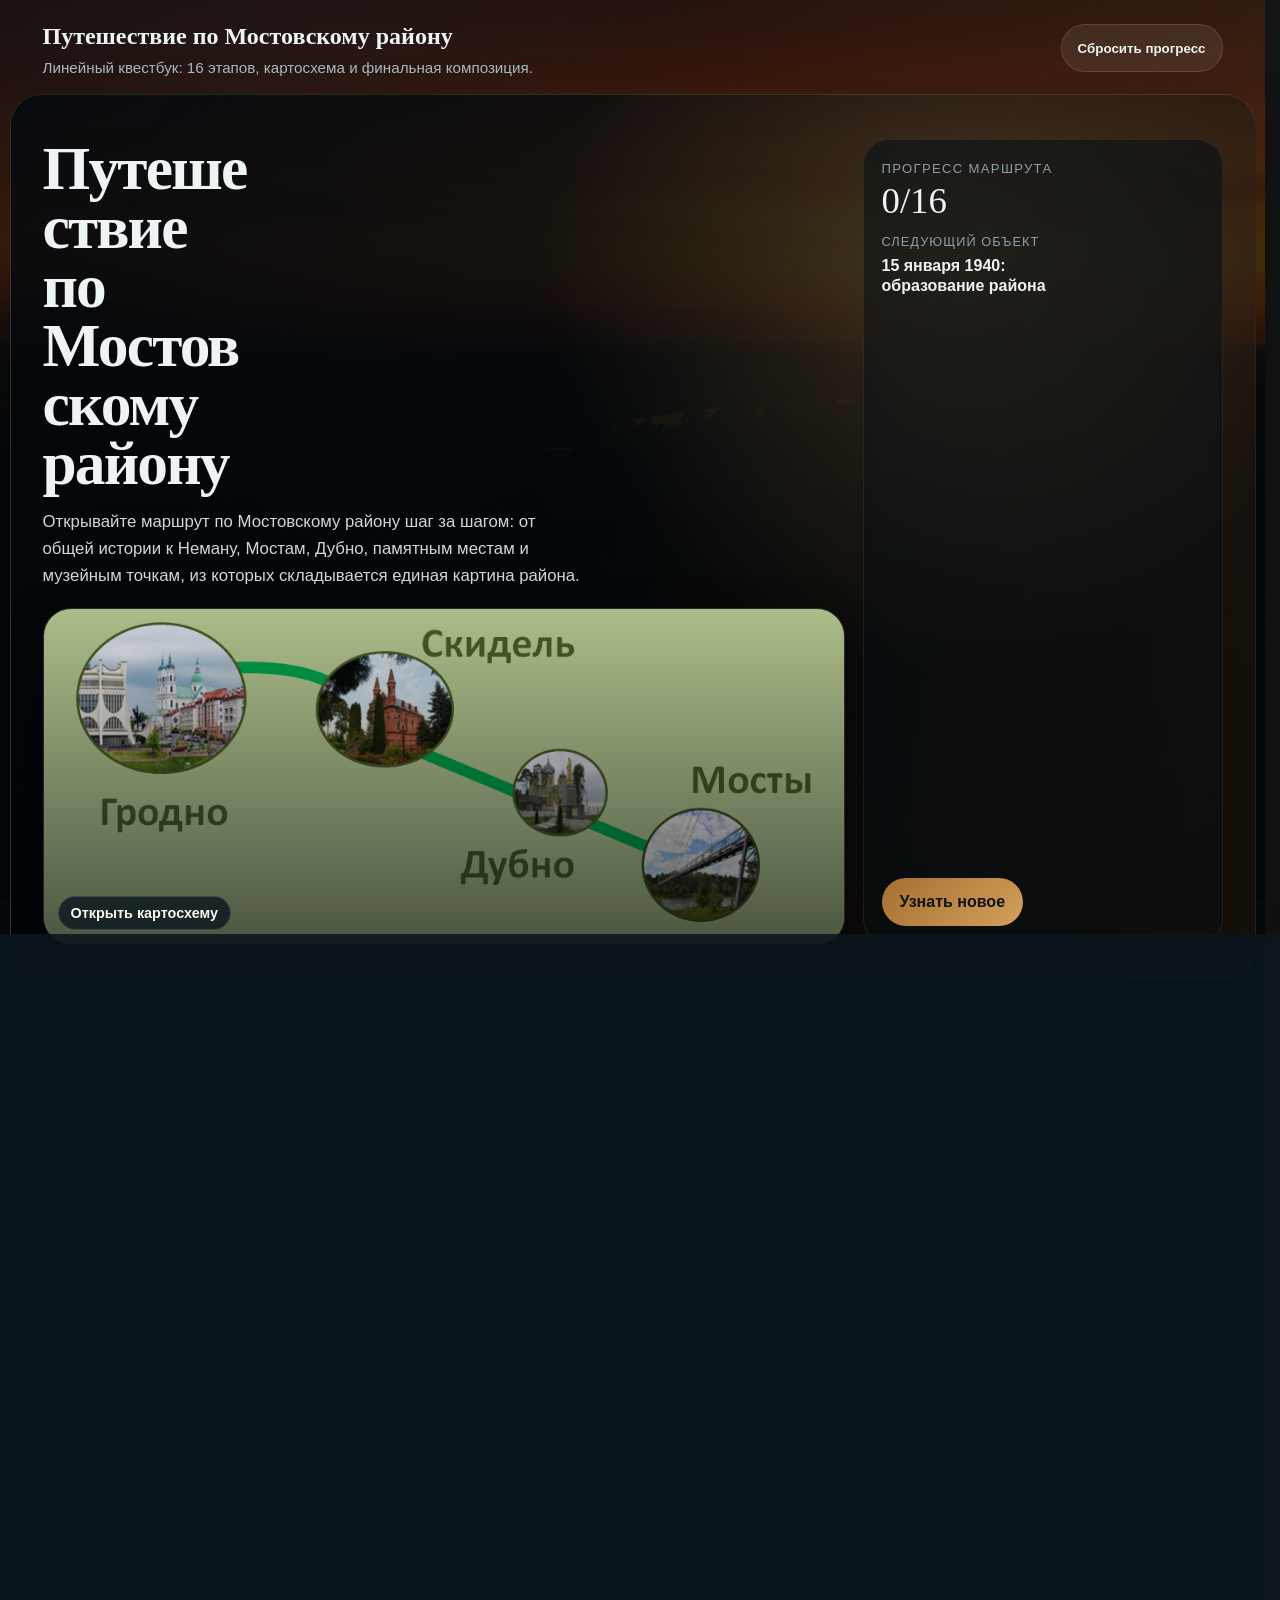
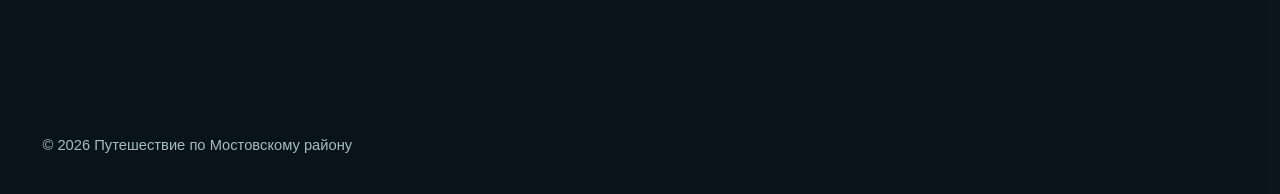
==== index.html @ 40f504dc "Полная замена содержимого репозитория" ====
<!doctype html>
<html lang="ru">
  <head>
    <meta charset="utf-8" />
    <meta name="viewport" content="width=device-width,initial-scale=1" />
    <title>Путешествие по Мостовскому району — квестбук</title>
    <meta
      name="description"
      content="Линейный квестбук по Мостовскому району: читаем, отвечаем на один вопрос и открываем следующий раздел."
    />
    <link rel="stylesheet" href="css/styles.css" />
  </head>
  <body>
    <a class="skip-link" href="#app">Перейти к содержимому</a>

    <div id="app" class="app" role="application" aria-label="Квестбук"></div>

    <div id="lightbox" class="lightbox" role="dialog" aria-hidden="true" aria-label="Просмотр изображения">
      <button id="lightboxClose" class="lightbox__close" type="button" aria-label="Закрыть">×</button>
      <img id="lightboxImg" alt="" />
      <div id="lightboxCaption" class="lightbox__caption" aria-live="polite"></div>
    </div>

    <script src="js/content.js"></script>
    <script src="js/app.js"></script>
  </body>
</html>
---- css/styles.css ----
:root{
  --bg:#071014;
  --bg-soft:#0d1a21;
  --panel:#10202a;
  --panel-strong:#142935;
  --panel-overlay:rgba(9,18,24,0.82);
  --line:rgba(255,255,255,0.08);
  --line-strong:rgba(255,255,255,0.14);
  --text:#eef4f6;
  --muted:#a8bbc3;
  --muted-soft:#8ca0a9;
  --accent:#d2a15b;
  --accent-2:#9cc7c4;
  --danger:#d77c72;
  --ok:#8fd6bd;
  --shadow:0 24px 60px rgba(0,0,0,0.32);
  --radius-xl:32px;
  --radius-lg:24px;
  --radius-md:18px;
  --radius-sm:14px;
  --max-width:1220px;
  --site-padding:20px;
  --font-sans:"Segoe UI","Trebuchet MS",Tahoma,sans-serif;
  --font-serif:Georgia,Cambria,"Times New Roman",serif;
  --focus:0 0 0 4px rgba(210,161,91,0.22);
  color-scheme:dark;
  font-family:var(--font-sans);
}

*{box-sizing:border-box}
html,body{min-height:100%}
html{scrollbar-gutter:stable}
body{
  margin:0;
  color:var(--text);
  background:
    linear-gradient(180deg, rgba(3,8,12,0.66), rgba(3,8,12,0.94)),
    radial-gradient(circle at top right, rgba(210,161,91,0.14), transparent 24%),
    radial-gradient(circle at 20% 10%, rgba(156,199,196,0.12), transparent 22%),
    url("../images/dubno_art.png") center top / cover no-repeat fixed;
  line-height:1.6;
  font-size:16px;
  padding:24px 16px 36px;
  -webkit-font-smoothing:antialiased;
  -moz-osx-font-smoothing:grayscale;
}

body::before{
  content:"";
  position:fixed;
  inset:0;
  pointer-events:none;
  background:
    linear-gradient(rgba(255,255,255,0.02), rgba(255,255,255,0.02)),
    repeating-linear-gradient(
      0deg,
      transparent 0,
      transparent 23px,
      rgba(255,255,255,0.025) 24px
    );
  opacity:0.42;
}

code{
  font-family:ui-monospace,SFMono-Regular,Menlo,Monaco,Consolas,"Liberation Mono","Courier New",monospace;
}

.skip-link{
  position:absolute;
  left:-9999px;
  top:12px;
  z-index:20;
  padding:10px 14px;
  border-radius:999px;
  background:#f4efe7;
  color:#111;
}

.skip-link:focus{
  left:12px;
  outline:none;
  box-shadow:var(--focus);
}

.app,
.topbar,
.main,
.footer{
  position:relative;
  z-index:1;
}

.topbar{
  max-width:var(--max-width);
  margin:0 auto 18px;
  padding:0 var(--site-padding);
  display:flex;
  align-items:flex-start;
  justify-content:space-between;
  gap:16px;
}

.topbar--overlay{
  margin-bottom:14px;
}

.topbar__brand{
  display:flex;
  flex-direction:column;
  gap:6px;
  min-width:0;
}

.topbar__title{
  font-family:var(--font-serif);
  font-size:1.5rem;
  font-weight:700;
  line-height:1.08;
}

.topbar__subtitle{
  color:var(--muted);
  font-size:0.95rem;
}

.topbar__actions{
  display:flex;
  gap:10px;
  align-items:center;
}

.main{
  max-width:var(--max-width);
  margin:0 auto;
  padding:0 var(--site-padding) 18px;
  display:flex;
  flex-direction:column;
  gap:18px;
}

.main--menu{
  gap:22px;
}

.hero{
  position:relative;
  overflow:hidden;
  border-radius:var(--radius-xl);
  border:1px solid rgba(255,255,255,0.1);
  box-shadow:var(--shadow);
}

.hero--fullbleed{
  width:min(1600px, calc(100vw - 34px));
  margin-inline:calc(50% - 50vw + 17px);
}

.hero--menu{
  min-height:calc(100svh - 110px);
  padding:44px 0 32px;
  background:
    linear-gradient(120deg, rgba(4,10,15,0.86), rgba(4,10,15,0.66) 48%, rgba(67,42,20,0.56)),
    var(--hero-bg) center center / cover no-repeat;
  animation:hero-enter .6s ease-out both;
}

.hero__backdrop{
  position:absolute;
  inset:0;
  background:
    radial-gradient(circle at 75% 20%, rgba(210,161,91,0.2), transparent 34%),
    linear-gradient(180deg, rgba(0,0,0,0.04), rgba(0,0,0,0.48));
}

.hero__content,
.hero__aside{
  position:relative;
  z-index:1;
}

.hero__inner{
  position:relative;
  z-index:1;
  max-width:var(--max-width);
  margin:0 auto;
  padding:0 var(--site-padding);
  display:grid;
  grid-template-columns:minmax(0,1fr) minmax(300px,360px);
  align-items:stretch;
  gap:18px;
}

.hero__content{
  max-width:620px;
  animation:hero-fade .65s .06s ease-out both;
  min-width:0;
}

.hero__eyebrow{
  display:inline-flex;
  margin-bottom:18px;
  padding:7px 11px;
  border-radius:999px;
  border:1px solid rgba(255,255,255,0.12);
  background:rgba(255,255,255,0.08);
  color:rgba(255,255,255,0.84);
  font-size:0.78rem;
  font-weight:700;
  letter-spacing:0.14em;
  text-transform:uppercase;
}

.hero__heading{
  margin:0 0 16px;
  max-width:6.8ch;
  font-family:var(--font-serif);
  font-size:clamp(2.4rem,4.8vw,4.6rem);
  line-height:0.96;
  letter-spacing:-0.03em;
  overflow-wrap:anywhere;
  word-break:break-word;
}

.hero__text{
  margin:0;
  max-width:58ch;
  color:rgba(238,244,246,0.88);
  font-size:1.05rem;
}

.hero__facts,
.stage__metaRow{
  display:flex;
  flex-wrap:wrap;
  gap:10px;
}

.hero__facts{
  margin-top:22px;
}

.hero__aside{
  display:flex;
  flex-direction:column;
  justify-content:space-between;
  gap:18px;
  min-height:100%;
  padding:18px;
  border-radius:26px;
  border:1px solid rgba(255,255,255,0.08);
  background:rgba(8,16,21,0.54);
  backdrop-filter:blur(10px);
  animation:hero-fade .65s .18s ease-out both;
}

.hero__meta{
  display:flex;
  gap:12px;
  align-items:flex-start;
  justify-content:space-between;
  flex-wrap:wrap;
}

.hero__cta{
  display:flex;
  flex-direction:column;
  align-items:flex-start;
  gap:10px;
}

.hero__next{
  display:flex;
  flex-direction:column;
  gap:4px;
}

.hero__nextLabel{
  color:var(--muted-soft);
  font-size:0.8rem;
  text-transform:uppercase;
  letter-spacing:0.08em;
}

.hero__nextValue{
  font-weight:700;
  max-width:24ch;
  line-height:1.25;
}

.hero-map{
  position:relative;
  overflow:hidden;
  min-height:240px;
  border-radius:28px;
  border:1px solid rgba(255,255,255,0.12);
  background:rgba(8,16,21,0.55);
  box-shadow:0 24px 54px rgba(0,0,0,0.32);
  cursor:zoom-in;
  padding:0;
  transition:transform .2s ease, border-color .2s ease;
  animation:hero-fade .65s .12s ease-out both;
  grid-column:1;
}

.hero-map img{
  display:block;
  width:100%;
  height:100%;
  object-fit:cover;
  background:rgba(8,16,21,0.92);
}

.hero__aside{
  grid-column:2;
  grid-row:1 / span 2;
}

.hero-map:hover{
  transform:translateY(-3px);
  border-color:rgba(255,255,255,0.24);
}

.hero-map:focus-visible{
  outline:none;
  box-shadow:var(--focus);
}

.hero-map::after{
  content:"";
  position:absolute;
  inset:0;
  background:linear-gradient(180deg, rgba(2,7,9,0.12), rgba(2,7,9,0.62));
}

.hero-map__chip{
  position:absolute;
  z-index:1;
  left:14px;
  bottom:14px;
  padding:8px 12px;
  border-radius:999px;
  background:rgba(13,24,31,0.82);
  border:1px solid rgba(255,255,255,0.16);
  color:#f8f5ec;
  font-weight:700;
  font-size:0.9rem;
}

.kpi{
  display:flex;
  flex-direction:column;
  gap:4px;
}

.kpi__label{
  color:var(--muted-soft);
  font-size:0.82rem;
  text-transform:uppercase;
  letter-spacing:0.1em;
}

.kpi__value{
  font-family:var(--font-serif);
  font-size:2.3rem;
  line-height:1;
}

.fact-pill,
.badge{
  display:inline-flex;
  align-items:center;
  min-height:38px;
  padding:8px 12px;
  border-radius:999px;
  border:1px solid rgba(255,255,255,0.12);
  background:rgba(255,255,255,0.08);
  color:#f0f5f6;
  font-size:0.92rem;
}

.badge{
  color:var(--accent);
  background:rgba(210,161,91,0.12);
  border-color:rgba(210,161,91,0.24);
  font-weight:700;
}

.badge--ok{
  color:var(--ok);
  background:rgba(143,214,189,0.12);
  border-color:rgba(143,214,189,0.22);
}

.panel{
  border-radius:var(--radius-lg);
  border:1px solid var(--line);
  background:rgba(11,22,29,0.88);
  box-shadow:var(--shadow);
  backdrop-filter:blur(14px);
  padding:20px;
}

.panel--dark{
  background:rgba(11,22,29,0.88);
}

.panel--copy{
  padding:24px;
}

.panel__title{
  margin-bottom:10px;
  font-family:var(--font-serif);
  font-size:1.16rem;
  font-weight:700;
}

.note{
  padding:16px 18px;
  border-radius:var(--radius-lg);
  border:1px solid rgba(210,161,91,0.24);
  background:rgba(57,38,20,0.48);
}

.note__title{
  margin-bottom:4px;
  font-weight:700;
}

.note__body{color:var(--muted)}

.route-combo__grid{
  display:grid;
  grid-template-columns:minmax(0,1.2fr) minmax(0,1fr);
  gap:16px;
  align-items:start;
}

.route-combo__steps,
.route-combo__mosaic{
  min-width:0;
}

.route-strip__steps{
  display:grid;
  grid-template-columns:repeat(2, minmax(0,1fr));
  gap:12px;
  max-height:560px;
  overflow:auto;
  padding-right:4px;
}

.route-step{
  min-height:110px;
  padding:14px;
  border-radius:18px;
  border:1px solid var(--line);
  background:rgba(255,255,255,0.03);
  display:flex;
  gap:12px;
  align-items:flex-start;
}

.route-step__index{
  min-width:42px;
  width:42px;
  height:42px;
  border-radius:50%;
  display:flex;
  align-items:center;
  justify-content:center;
  font-family:var(--font-serif);
  font-size:1rem;
  background:rgba(255,255,255,0.08);
  color:var(--accent);
}

.route-step__title{
  font-weight:700;
  line-height:1.25;
}

.route-step__meta{
  margin-top:6px;
  color:var(--muted);
  font-size:0.9rem;
}

.route-step--done{
  background:rgba(143,214,189,0.08);
  border-color:rgba(143,214,189,0.2);
}

.route-step--done .route-step__index{
  background:rgba(143,214,189,0.18);
  color:var(--ok);
}

.route-step--current{
  background:rgba(210,161,91,0.12);
  border-color:rgba(210,161,91,0.24);
}

.route-step--current .route-step__index{
  background:rgba(210,161,91,0.18);
  color:var(--accent);
}

.route-step--locked{
  opacity:0.72;
}

.stage-list{
  display:flex;
  flex-direction:column;
  gap:12px;
}

.stage-item{
  width:100%;
  padding:14px;
  border-radius:20px;
  border:1px solid var(--line);
  background:rgba(255,255,255,0.03);
  color:var(--text);
  display:grid;
  grid-template-columns:88px 42px minmax(0,1fr);
  gap:14px;
  align-items:center;
  cursor:pointer;
  text-align:left;
  transition:transform .18s ease, border-color .18s ease, background .18s ease;
}

.stage-item:hover{
  transform:translateY(-2px);
  border-color:var(--line-strong);
}

.stage-item:focus-visible{
  outline:none;
  box-shadow:var(--focus);
}

.stage-item__thumb{
  aspect-ratio:4 / 3;
  border-radius:14px;
  background:
    linear-gradient(180deg, rgba(0,0,0,0.04), rgba(0,0,0,0.4)),
    var(--stage-preview) center center / cover no-repeat;
}

.stage-item__icon{
  width:42px;
  height:42px;
  border-radius:50%;
  display:flex;
  align-items:center;
  justify-content:center;
  background:rgba(255,255,255,0.08);
  color:var(--accent);
  font-weight:700;
}

.stage-item__title{
  font-weight:700;
  line-height:1.25;
}

.stage-item__meta{
  margin-top:5px;
  color:var(--muted);
  font-size:0.92rem;
}

.stage-item--done{
  background:rgba(143,214,189,0.06);
}

.stage-item--done .stage-item__icon{
  color:var(--ok);
}

.stage-item--next{
  background:rgba(210,161,91,0.08);
  border-color:rgba(210,161,91,0.22);
}

.mosaic{
  display:grid;
  grid-template-columns:repeat(var(--mosaic-cols), minmax(0,1fr));
  gap:14px;
  padding:8px;
}

.mosaic__tile{
  position:relative;
  overflow:hidden;
  min-height:120px;
  aspect-ratio:1 / 1;
  border-radius:18px;
  border:1px solid rgba(255,255,255,0.08);
  background:rgba(255,255,255,0.04);
  transition:transform .22s ease, border-color .22s ease, filter .22s ease;
  transform:translate(var(--piece-shift-x), var(--piece-shift-y)) rotate(var(--piece-rot));
}

.mosaic__tile:hover{
  transform:translate(var(--piece-shift-x), calc(var(--piece-shift-y) - 2px)) rotate(var(--piece-rot));
  border-color:rgba(255,255,255,0.16);
}

.mosaic__tile--photo{
  background-image:var(--final-photo);
  background-size:calc(var(--mosaic-cols) * 100%) calc(var(--mosaic-rows) * 100%);
  background-position:var(--pos-x) var(--pos-y);
  background-repeat:no-repeat;
}

.mosaic__tile.is-hidden{
  background-image:none;
  background:
    linear-gradient(135deg, rgba(20,41,53,0.72), rgba(10,18,24,0.94)),
    repeating-linear-gradient(
      135deg,
      rgba(255,255,255,0.05) 0,
      rgba(255,255,255,0.05) 12px,
      rgba(255,255,255,0.01) 12px,
      rgba(255,255,255,0.01) 24px
    );
}

.mosaic__tile.is-gray{filter:grayscale(1)}
.mosaic__tile.is-color{filter:none}
.mosaic__tile.is-revealed{box-shadow:inset 0 0 0 1px rgba(238,244,246,0.24)}
.mosaic__tile.is-partial .mosaic__mask{background:linear-gradient(160deg, rgba(2,6,8,0.2) 0 45%, rgba(2,6,8,0.74) 70%)}
.mosaic__tile.is-hidden .mosaic__meta{opacity:0.65}

.mosaic__tile[data-open-poster="1"]{
  cursor:zoom-in;
}

.mosaic__mask{
  position:absolute;
  inset:0;
  background:linear-gradient(180deg, rgba(2,6,8,0.08), rgba(2,6,8,0.64));
}

.mosaic__meta{
  position:absolute;
  inset:auto 0 0 0;
  z-index:1;
  padding:10px;
  display:flex;
  flex-direction:column;
  gap:2px;
}

.mosaic__title{
  font-family:var(--font-serif);
  font-size:0.98rem;
}

.mosaic__hint{
  color:rgba(238,244,246,0.82);
  font-size:0.82rem;
}

.mosaic__foot{
  margin-top:14px;
  display:flex;
  flex-wrap:wrap;
  gap:12px;
  align-items:center;
  justify-content:space-between;
}

.stage{
  position:relative;
  overflow:hidden;
  border-radius:var(--radius-xl);
  border:1px solid rgba(255,255,255,0.08);
  box-shadow:var(--shadow);
}

.stage--cover{
  min-height:360px;
  background:
    linear-gradient(110deg, rgba(5,10,14,0.88), rgba(5,10,14,0.52) 56%, rgba(5,10,14,0.7)),
    var(--stage-cover) center center / cover no-repeat;
}

.stage__overlay{
  position:absolute;
  inset:0;
  background:
    radial-gradient(circle at top right, rgba(210,161,91,0.18), transparent 28%),
    linear-gradient(180deg, rgba(0,0,0,0.08), rgba(0,0,0,0.5));
}

.stage__inner{
  position:relative;
  z-index:1;
  padding:28px;
  max-width:720px;
}

.stage__kicker{
  margin-bottom:10px;
  color:rgba(255,255,255,0.8);
  font-size:0.78rem;
  font-weight:700;
  letter-spacing:0.14em;
  text-transform:uppercase;
}

.stage__title{
  margin:0 0 12px;
  font-family:var(--font-serif);
  font-size:clamp(2.1rem,4.6vw,3.6rem);
  line-height:0.96;
  letter-spacing:-0.03em;
}

.stage__lead{
  margin:0;
  max-width:60ch;
  color:rgba(238,244,246,0.88);
  font-size:1.02rem;
}

.stage-section{
  padding-left:18px;
  border-left:3px solid rgba(210,161,91,0.24);
}

.stage-section + .stage-section{
  margin-top:18px;
}

.stage-section__title{
  margin:0 0 8px;
  font-family:var(--font-serif);
  font-size:1.15rem;
}

.stage-section__body{
  margin:0;
  color:var(--muted);
}

.gallery{
  display:grid;
  grid-template-columns:repeat(12, minmax(0,1fr));
  gap:14px;
  grid-auto-flow:dense;
}

.gallery__item{
  position:relative;
  overflow:hidden;
  border-radius:20px;
  border:1px solid var(--line);
  padding:0;
  background:rgba(255,255,255,0.03);
  color:var(--text);
  cursor:pointer;
  text-align:left;
  transition:transform .18s ease, border-color .18s ease;
}

.gallery__item:hover{
  transform:translateY(-2px);
  border-color:var(--line-strong);
}

.gallery__item:focus-visible{
  outline:none;
  box-shadow:var(--focus);
}

.gallery__item img{
  display:block;
  width:100%;
  height:100%;
  object-fit:cover;
  object-position:center;
  transition:transform .35s ease;
}

.gallery__item:hover img{
  transform:scale(1.03);
}

.gallery__item--feature{
  grid-column:span 12;
  aspect-ratio:16 / 9;
}

.gallery__item--wide{
  grid-column:span 6;
  aspect-ratio:16 / 10;
}

.gallery__item--portrait{
  grid-column:span 4;
  aspect-ratio:3 / 4;
}

.gallery__caption{
  position:absolute;
  left:0;
  right:0;
  bottom:0;
  padding:14px 14px 12px;
  background:linear-gradient(180deg, rgba(0,0,0,0.02), rgba(0,0,0,0.68));
  font-weight:700;
}

.quiz{
  display:flex;
  flex-direction:column;
  gap:12px;
}

.quiz__q{
  font-family:var(--font-serif);
  font-size:1.2rem;
}

.quiz__opts{
  display:flex;
  flex-direction:column;
  gap:10px;
}

.quiz__opt{
  width:100%;
  min-height:52px;
  padding:13px 14px;
  border-radius:18px;
  border:1px solid var(--line);
  background:rgba(255,255,255,0.04);
  color:var(--text);
  cursor:pointer;
  text-align:left;
  transition:transform .12s ease, border-color .12s ease, background .12s ease;
}

.quiz__opt:hover{
  transform:translateY(-1px);
  border-color:var(--line-strong);
}

.quiz__opt:focus-visible{
  outline:none;
  box-shadow:var(--focus);
}

.quiz__opt.is-disabled{
  cursor:default;
  opacity:0.94;
}

.quiz__opt.is-correct{
  border-color:rgba(143,214,189,0.28);
  background:rgba(143,214,189,0.12);
}

.quiz__opt.is-wrong{
  border-color:rgba(215,124,114,0.28);
  background:rgba(215,124,114,0.12);
}

.quiz__result{
  color:var(--muted);
  display:flex;
  flex-direction:column;
  gap:8px;
}

.quiz__badge{
  width:max-content;
  padding:6px 10px;
  border-radius:999px;
  border:1px solid var(--line);
  background:rgba(255,255,255,0.06);
}

.quiz__badge--ok{
  color:var(--ok);
  border-color:rgba(143,214,189,0.24);
}

.quiz__badge--bad{
  color:#f0c1bb;
  border-color:rgba(215,124,114,0.24);
}

.quiz__actions{
  display:flex;
  gap:10px;
  flex-wrap:wrap;
  margin-top:2px;
}

.btn{
  min-height:48px;
  padding:12px 16px;
  border-radius:999px;
  border:0;
  display:inline-flex;
  align-items:center;
  justify-content:center;
  gap:8px;
  text-decoration:none;
  font-weight:700;
  cursor:pointer;
  transition:transform .18s ease, box-shadow .18s ease, background .18s ease;
}

.btn:hover{
  transform:translateY(-1px);
}

.btn:focus-visible{
  outline:none;
  box-shadow:var(--focus);
}

.btn--primary{
  background:linear-gradient(135deg, #a66f31, #d2a15b);
  color:#111;
}

.btn--ghost{
  background:rgba(255,255,255,0.08);
  color:var(--text);
  border:1px solid rgba(255,255,255,0.12);
}

.btn--big{
  padding:14px 18px;
  font-size:1rem;
}

.btn:disabled{
  opacity:0.56;
  cursor:not-allowed;
  transform:none;
}

.muted{
  color:var(--muted);
  font-size:0.95rem;
}

.muted--light{
  color:rgba(238,244,246,0.72);
}

.backlink{
  appearance:none;
  background:transparent;
  border:0;
  padding:0;
  color:var(--accent);
  font-weight:700;
  cursor:pointer;
  text-align:left;
}

.backlink:hover{color:#ecc089}
.backlink:focus-visible{
  outline:none;
  box-shadow:var(--focus);
  border-radius:8px;
}

.lightbox{
  position:fixed;
  inset:0;
  display:none;
  z-index:9999;
  padding:20px;
  align-items:center;
  justify-content:center;
  background:rgba(1,4,7,0.92);
}

.lightbox.show{display:flex}

.lightbox img{
  max-width:min(1180px,92vw);
  max-height:80vh;
  border-radius:18px;
  border:1px solid rgba(255,255,255,0.12);
  box-shadow:0 22px 48px rgba(0,0,0,0.38);
}

.lightbox__close{
  position:fixed;
  top:18px;
  right:18px;
  width:46px;
  height:46px;
  border-radius:14px;
  border:1px solid rgba(255,255,255,0.16);
  background:rgba(255,255,255,0.08);
  color:#fff;
  font-size:24px;
  cursor:pointer;
}

.lightbox__close:focus-visible{
  outline:none;
  box-shadow:var(--focus);
}

.lightbox__caption{
  position:fixed;
  left:18px;
  right:18px;
  bottom:18px;
  text-align:center;
  color:rgba(255,255,255,0.88);
  font-weight:700;
}

.footer{
  max-width:var(--max-width);
  margin:0 auto;
  padding:12px var(--site-padding) 0;
  color:var(--muted);
  font-size:0.92rem;
}

@media (max-width:1100px){
  .hero--menu{
    min-height:auto;
  }

  .hero__inner{
    grid-template-columns:1fr;
    gap:16px;
  }

  .hero__aside{
    grid-column:auto;
    grid-row:auto;
  }

  .hero-map{
    min-height:240px;
    grid-column:auto;
  }

  .route-combo__grid{
    grid-template-columns:1fr;
  }

  .route-strip__steps{
    grid-template-columns:repeat(2, minmax(0,1fr));
    max-height:none;
  }
}

@media (max-width:820px){
  body{
    padding:18px 10px 28px;
    background-attachment:scroll;
  }

  .topbar{
    padding:0 12px;
  }

  .main{
    padding:0 12px 16px;
  }

  .hero--menu{
    padding:26px 0 20px;
  }

  .hero__heading{
    max-width:none;
    font-size:2.6rem;
  }

  .route-strip__steps{
    grid-template-columns:1fr;
  }

  .stage-item{
    grid-template-columns:72px 38px minmax(0,1fr);
  }

  .gallery__item--feature,
  .gallery__item--wide{
    grid-column:span 12;
  }

  .gallery__item--portrait{
    grid-column:span 6;
  }

  .mosaic{
    grid-template-columns:repeat(3, minmax(0,1fr));
  }
}

@media (max-width:560px){
  .topbar__title{
    font-size:1.2rem;
  }

  .panel,
  .panel--copy{
    padding:16px;
  }

  .route-strip__steps{
    grid-template-columns:1fr;
  }

  .stage__inner{
    padding:20px 18px;
  }

  .stage__title{
    font-size:1.95rem;
  }

  .gallery{
    grid-template-columns:repeat(6, minmax(0,1fr));
  }

  .gallery__item--feature,
  .gallery__item--wide,
  .gallery__item--portrait{
    grid-column:span 6;
  }

  .gallery__item--portrait{
    aspect-ratio:4 / 5;
  }

  .quiz__actions .btn,
  .mosaic__foot .btn{
    width:100%;
  }

  .mosaic{
    grid-template-columns:repeat(2, minmax(0,1fr));
  }
}

@media (prefers-reduced-motion:reduce){
  *,
  *::before,
  *::after{
    scroll-behavior:auto !important;
    transition:none !important;
    animation:none !important;
  }
}

@keyframes hero-enter{
  from{transform:translateY(12px);opacity:0}
  to{transform:translateY(0);opacity:1}
}

@keyframes hero-fade{
  from{transform:translateY(16px);opacity:0}
  to{transform:translateY(0);opacity:1}
}
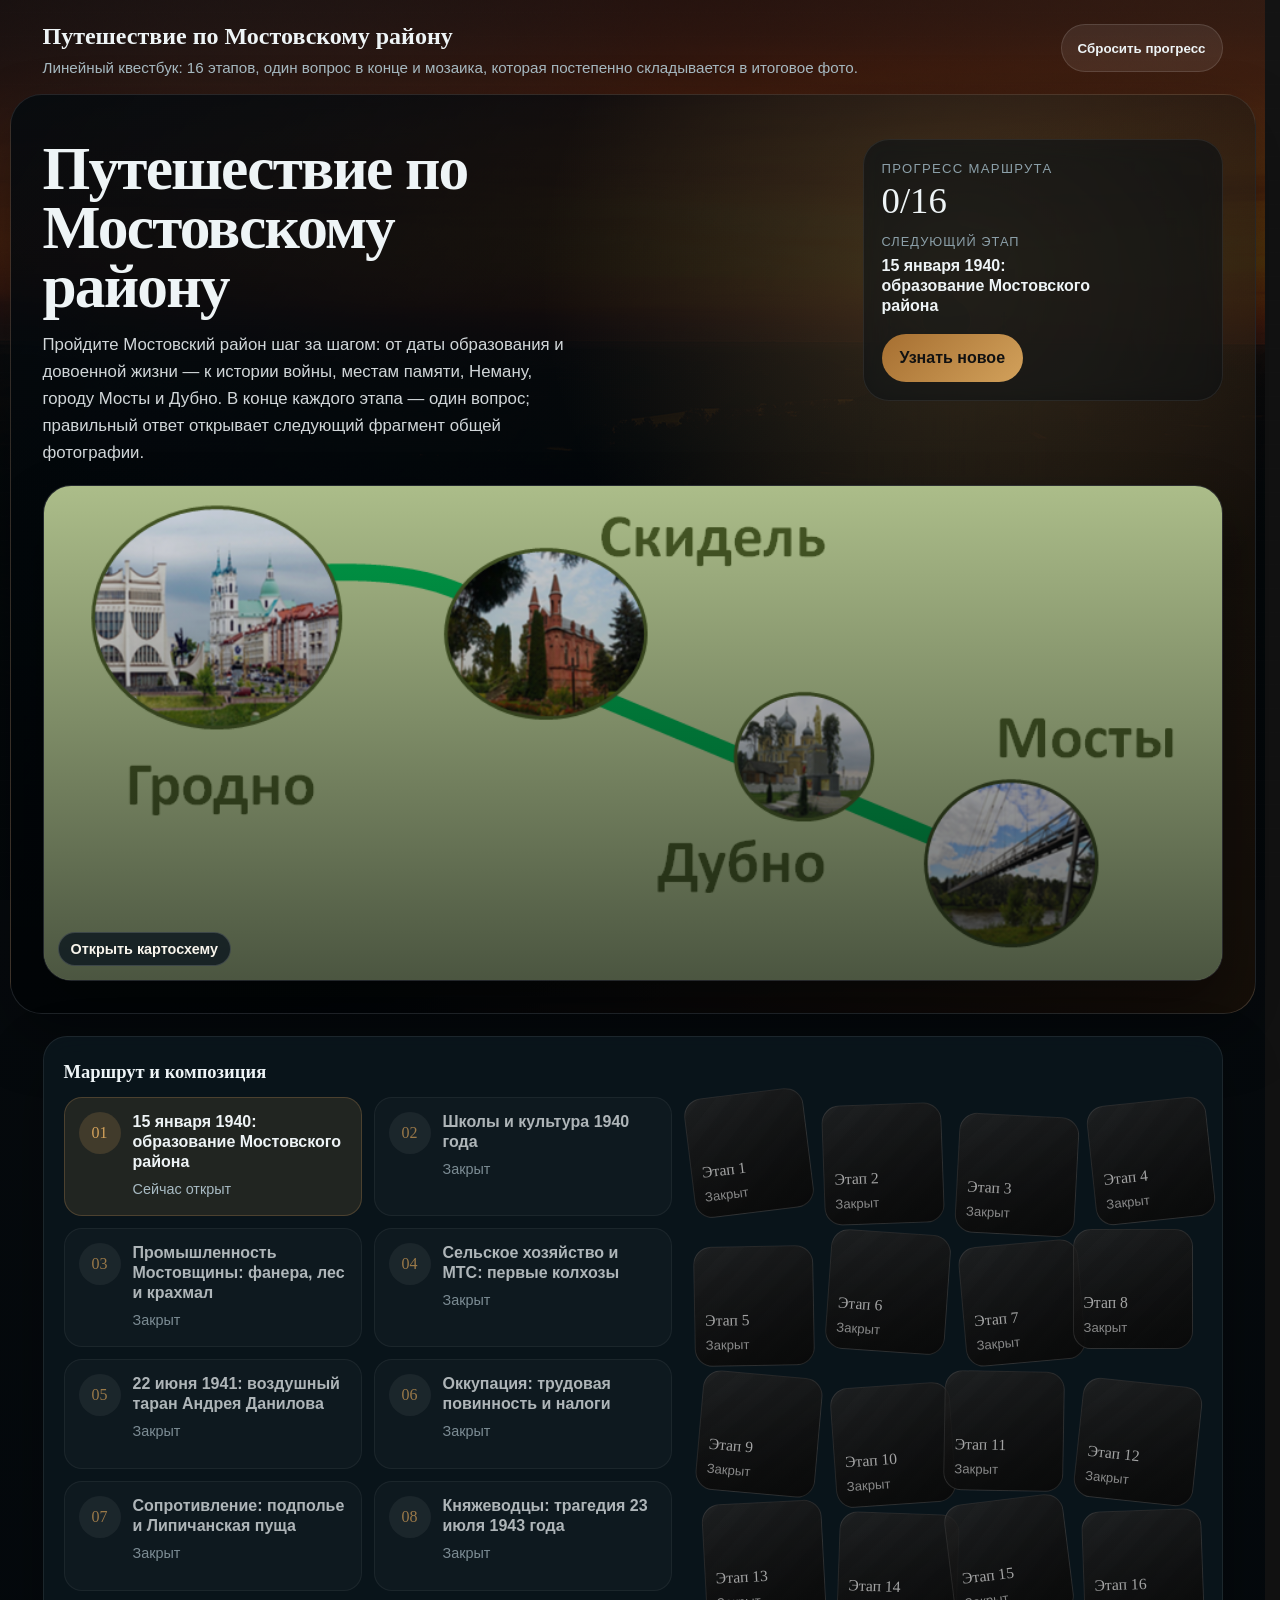
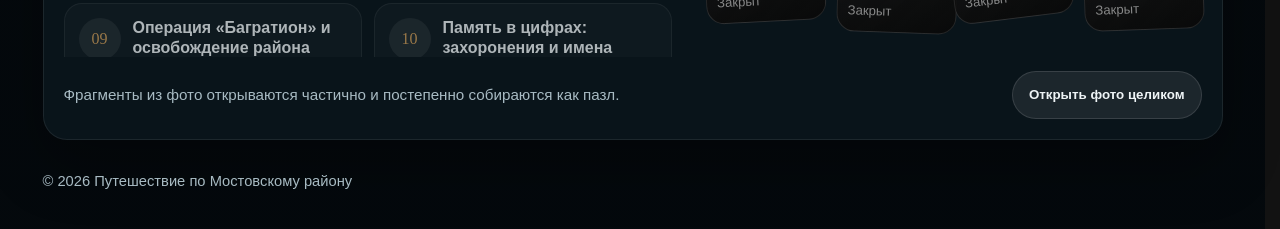
==== commit ed6b47c7: "Полная замена содержимого репозитория" ====
--- a/index.html
+++ b/index.html
@@ -6,7 +6,7 @@
     <title>Путешествие по Мостовскому району — квестбук</title>
     <meta
       name="description"
-      content="Линейный квестбук по Мостовскому району: читаем, отвечаем на один вопрос и открываем следующий раздел."
+      content="Линейный квестбук по Мостовскому району: читаем, отвечаем на один вопрос в конце этапа и шаг за шагом собираем итоговое фото из 16 фрагментов."
     />
     <link rel="stylesheet" href="css/styles.css" />
   </head>
@@ -16,7 +16,7 @@
     <div id="app" class="app" role="application" aria-label="Квестбук"></div>
 
     <div id="lightbox" class="lightbox" role="dialog" aria-hidden="true" aria-label="Просмотр изображения">
-      <button id="lightboxClose" class="lightbox__close" type="button" aria-label="Закрыть">×</button>
+      <button id="lightboxClose" class="lightbox__close" type="button" aria-label="Закрыть">Г—</button>
       <img id="lightboxImg" alt="" />
       <div id="lightboxCaption" class="lightbox__caption" aria-live="polite"></div>
     </div>
@@ -25,4 +25,3 @@
     <script src="js/app.js"></script>
   </body>
 </html>
-
--- a/css/styles.css
+++ b/css/styles.css
@@ -156,7 +156,6 @@
 }
 
 .hero--menu{
-  min-height:calc(100svh - 110px);
   padding:44px 0 32px;
   background:
     linear-gradient(120deg, rgba(4,10,15,0.86), rgba(4,10,15,0.66) 48%, rgba(67,42,20,0.56)),
@@ -212,11 +211,12 @@
 
 .hero__heading{
   margin:0 0 16px;
-  max-width:6.8ch;
+  max-width:16ch;
   font-family:var(--font-serif);
   font-size:clamp(2.4rem,4.8vw,4.6rem);
   line-height:0.96;
   letter-spacing:-0.03em;
+  text-wrap:balance;
   overflow-wrap:anywhere;
   word-break:break-word;
 }
@@ -239,18 +239,78 @@
   margin-top:22px;
 }
 
+.chip{
+  min-width:0;
+  padding:10px 12px;
+  border-radius:18px;
+  border:1px solid rgba(255,255,255,0.12);
+  background:rgba(255,255,255,0.06);
+  backdrop-filter:blur(10px);
+}
+
+.chip__label{
+  color:rgba(238,244,246,0.74);
+  font-size:0.78rem;
+  font-weight:700;
+  letter-spacing:0.08em;
+  text-transform:uppercase;
+}
+
+.chip__value{
+  margin-top:4px;
+  font-family:var(--font-serif);
+  font-size:1.12rem;
+  line-height:1.15;
+}
+
 .hero__aside{
   display:flex;
   flex-direction:column;
-  justify-content:space-between;
   gap:18px;
-  min-height:100%;
+  align-self:start;
   padding:18px;
   border-radius:26px;
   border:1px solid rgba(255,255,255,0.08);
   background:rgba(8,16,21,0.54);
   backdrop-filter:blur(10px);
   animation:hero-fade .65s .18s ease-out both;
+}
+
+.hero__asideTitle{
+  font-family:var(--font-serif);
+  font-size:1.18rem;
+  font-weight:700;
+  line-height:1.1;
+}
+
+.hero__asideText{
+  color:rgba(238,244,246,0.82);
+  font-size:0.98rem;
+}
+
+.hero__asideMosaic{
+  border-radius:22px;
+  border:1px solid rgba(255,255,255,0.10);
+  background:rgba(0,0,0,0.24);
+  overflow:hidden;
+}
+
+.hero__asideMosaic .mosaic{
+  gap:10px;
+  padding:10px;
+}
+
+.hero__asideMosaic .mosaic--complete{
+  gap:7px;
+}
+
+.hero__asideMosaic .mosaic__tile{
+  min-height:78px;
+  border-radius:16px;
+}
+
+.hero__asideFoot{
+  font-size:0.92rem;
 }
 
 .hero__meta{
@@ -299,7 +359,8 @@
   padding:0;
   transition:transform .2s ease, border-color .2s ease;
   animation:hero-fade .65s .12s ease-out both;
-  grid-column:1;
+  grid-column:1 / -1;
+  grid-row:2;
 }
 
 .hero-map img{
@@ -312,7 +373,7 @@
 
 .hero__aside{
   grid-column:2;
-  grid-row:1 / span 2;
+  grid-row:1;
 }
 
 .hero-map:hover{
@@ -636,6 +697,10 @@
 .mosaic__tile.is-partial .mosaic__mask{background:linear-gradient(160deg, rgba(2,6,8,0.2) 0 45%, rgba(2,6,8,0.74) 70%)}
 .mosaic__tile.is-hidden .mosaic__meta{opacity:0.65}
 
+.mosaic__tile.is-new{
+  animation:mosaic-settle .7s cubic-bezier(.2,.95,.2,1) both;
+}
+
 .mosaic__tile[data-open-poster="1"]{
   cursor:zoom-in;
 }
@@ -1106,7 +1171,12 @@
   }
 
   .mosaic{
-    grid-template-columns:repeat(3, minmax(0,1fr));
+    gap:10px;
+    padding:10px;
+  }
+
+  .mosaic__tile{
+    min-height:92px;
   }
 }
 
@@ -1152,7 +1222,12 @@
   }
 
   .mosaic{
-    grid-template-columns:repeat(2, minmax(0,1fr));
+    gap:8px;
+    padding:10px;
+  }
+
+  .mosaic__tile{
+    min-height:78px;
   }
 }
 
@@ -1175,3 +1250,20 @@
   from{transform:translateY(16px);opacity:0}
   to{transform:translateY(0);opacity:1}
 }
+
+@keyframes mosaic-settle{
+  from{
+    transform:
+      translate(calc(var(--piece-shift-x) + 14px), calc(var(--piece-shift-y) - 10px))
+      rotate(calc(var(--piece-rot) + 12deg));
+    filter:saturate(0.9) contrast(0.98) blur(0.2px);
+  }
+  70%{
+    transform:translate(var(--piece-shift-x), var(--piece-shift-y)) rotate(var(--piece-rot));
+    filter:saturate(1) contrast(1);
+  }
+  to{
+    transform:translate(var(--piece-shift-x), var(--piece-shift-y)) rotate(var(--piece-rot));
+    filter:none;
+  }
+}
